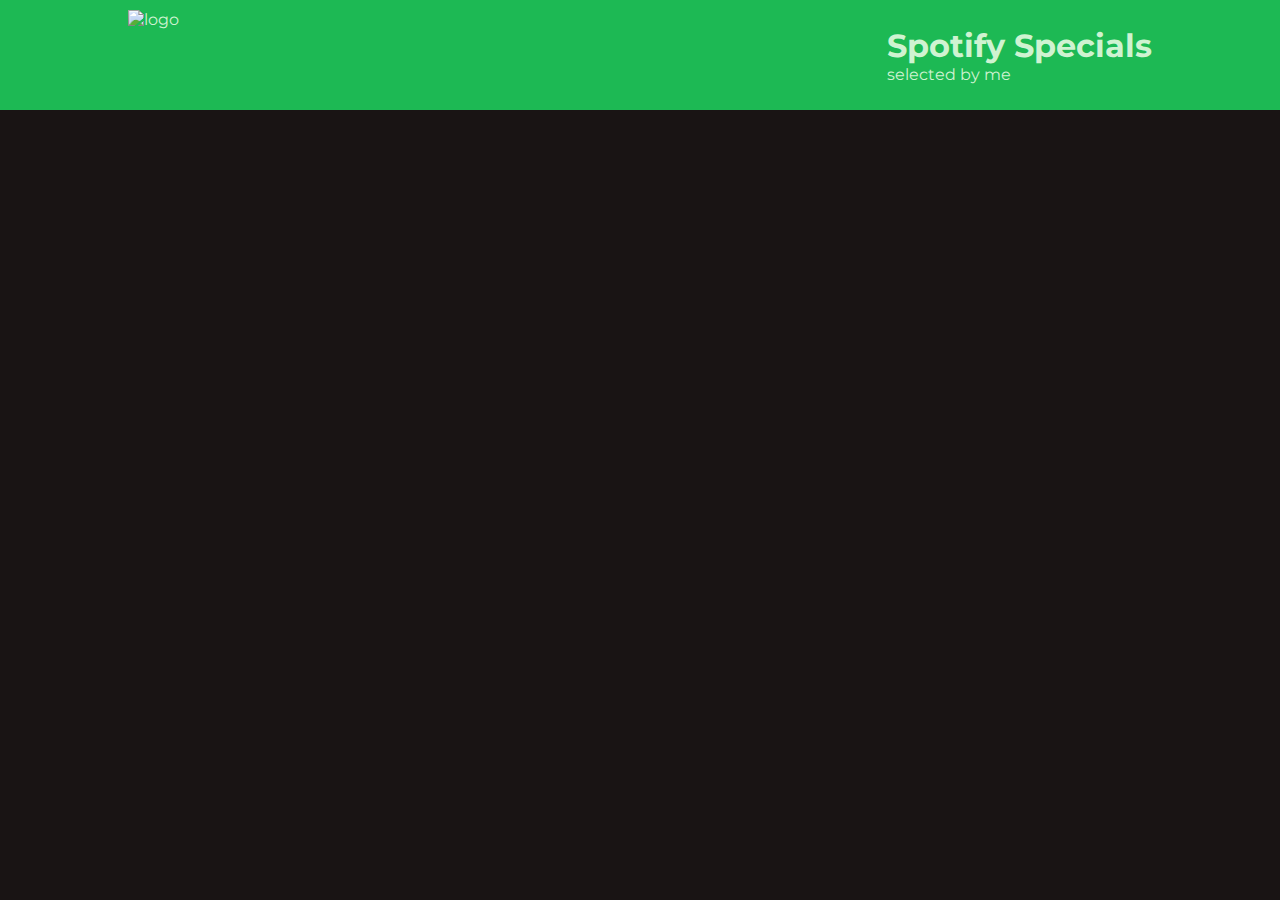
==== collectionProject/collection.html @ b122693c "basicLayout" ====
<!DOCTYPE html>
<html lang="en">

<head>
    <meta charset="UTF-8" />
    <meta name="viewport" content="width=device-width, initial-scale=1.0" />
    <title>Spoty</title>
    <link rel="stylesheet" href="./collection.css">
    <script type="text/javascript" src="./collection.js" defer></script>
</head>

<body>
    <header>
        <img class="logo" src="https://cdn.usbrandcolors.com/images/logos/spotify-logo.svg" alt="logo">
        <nav>
            <h1>Spotify Specials</h1>
            <p>selected by me</p>
        </nav>
    </header>

</body>

</html>
---- collectionProject/collection.css ----
@import url('https://fonts.googleapis.com/css2?family=Montserrat:wght@500&display=swap');

* {
    box-sizing: border-box;
    margin: 0;
    padding: 0;
    font-family: "Montserrat", sans-serif;
    
}

body {
    height: 100vh;
    display: flex;
    flex-direction: column;
    background-color: #191414;
}

header {
    display: flex;
    justify-content: space-between;
    align-items: center;
    padding: 10px 10%;
    background-color: #1DB954;
    color: rgb(207, 243, 209);
}

.logo {
    height: 10vh;
    width: 140px;
}


@media(max-width: 520px) {

    header, body{
        display: flex;
        flex-direction: column;
        text-align: center;
        width: 100%;
        height: 100%;
    }

   
}
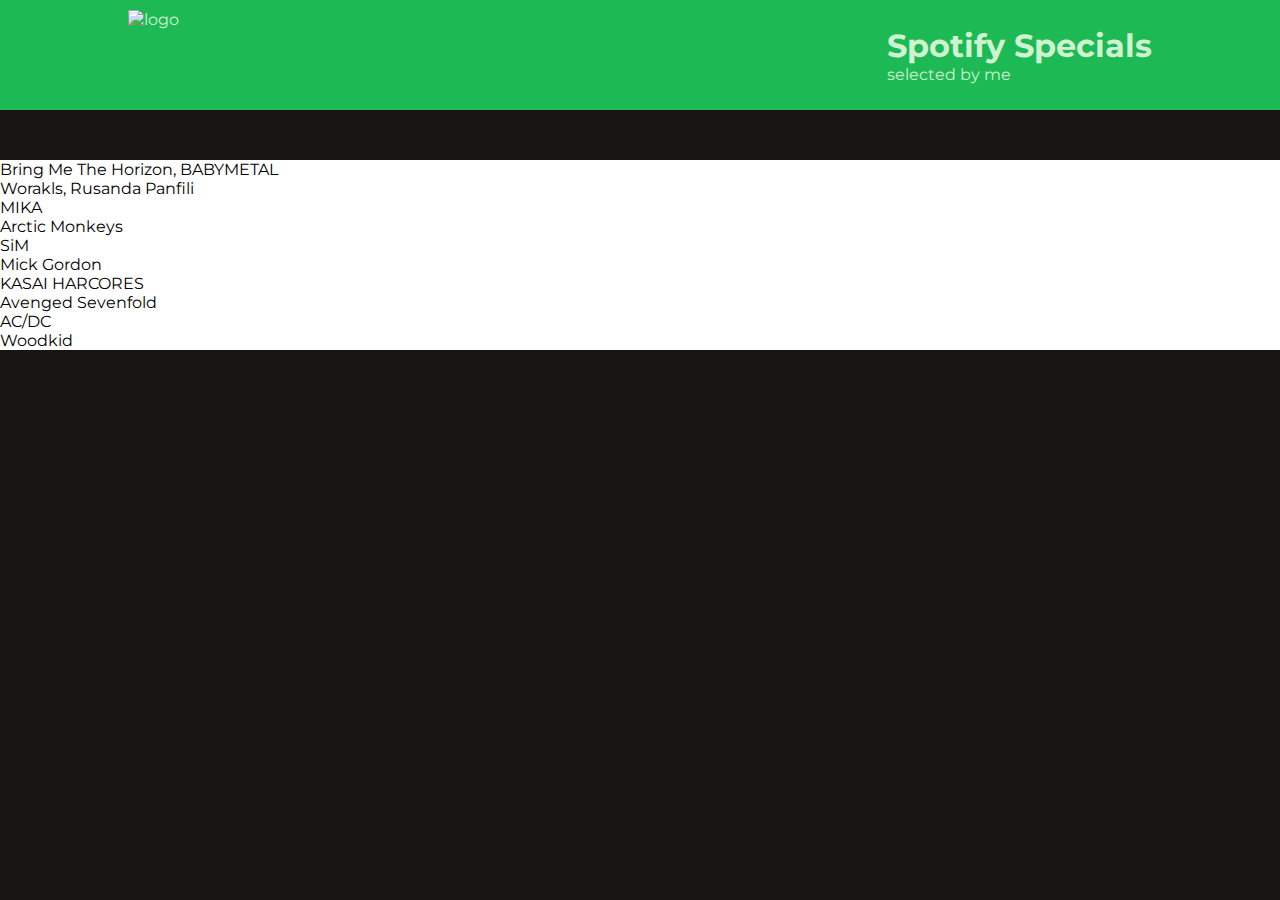
==== commit c87e9449: "logicUpdate" ====
--- a/collectionProject/collection.html
+++ b/collectionProject/collection.html
@@ -18,6 +18,9 @@
         </nav>
     </header>
 
+    <section>
+        
+    </section>
 </body>
 
 </html>--- a/collectionProject/collection.css
+++ b/collectionProject/collection.css
@@ -29,6 +29,11 @@
     width: 140px;
 }
 
+section {
+    background-color: white;
+    margin-top: 50px;
+}
+
 
 @media(max-width: 520px) {
 
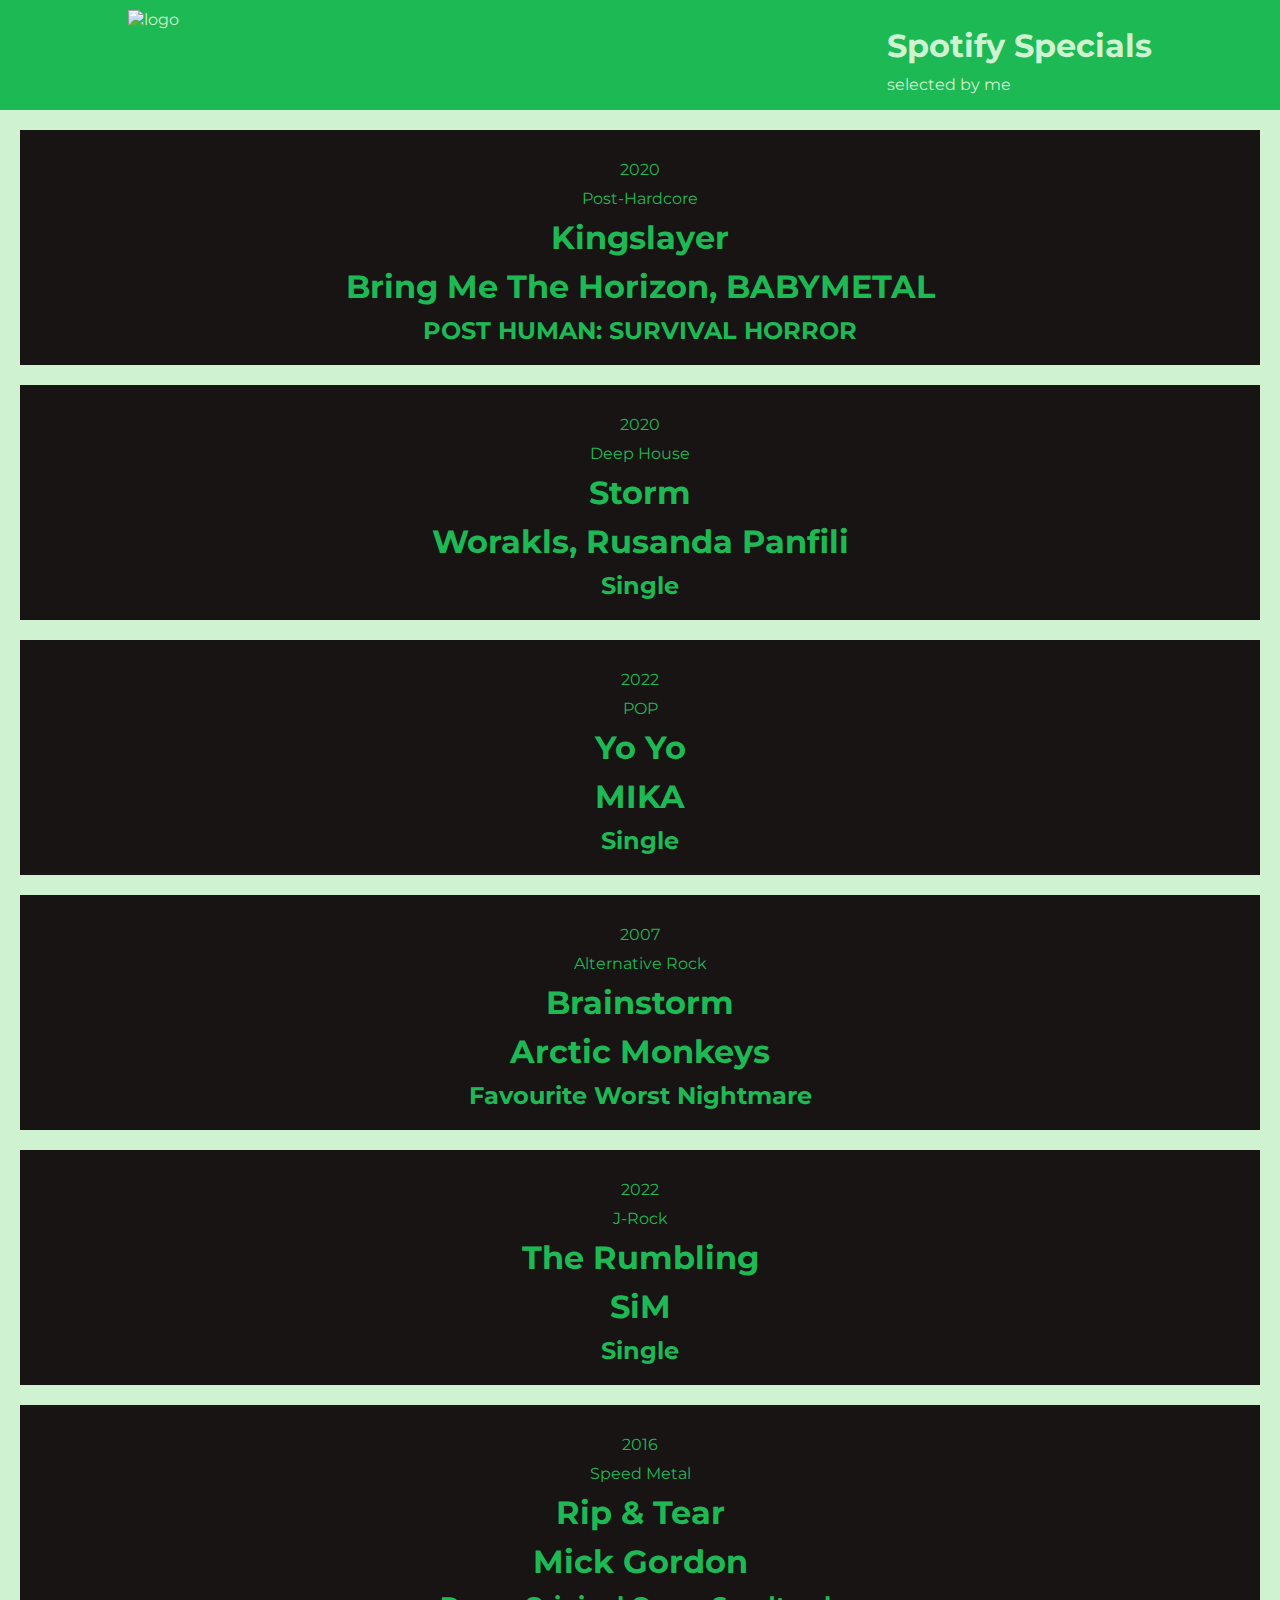
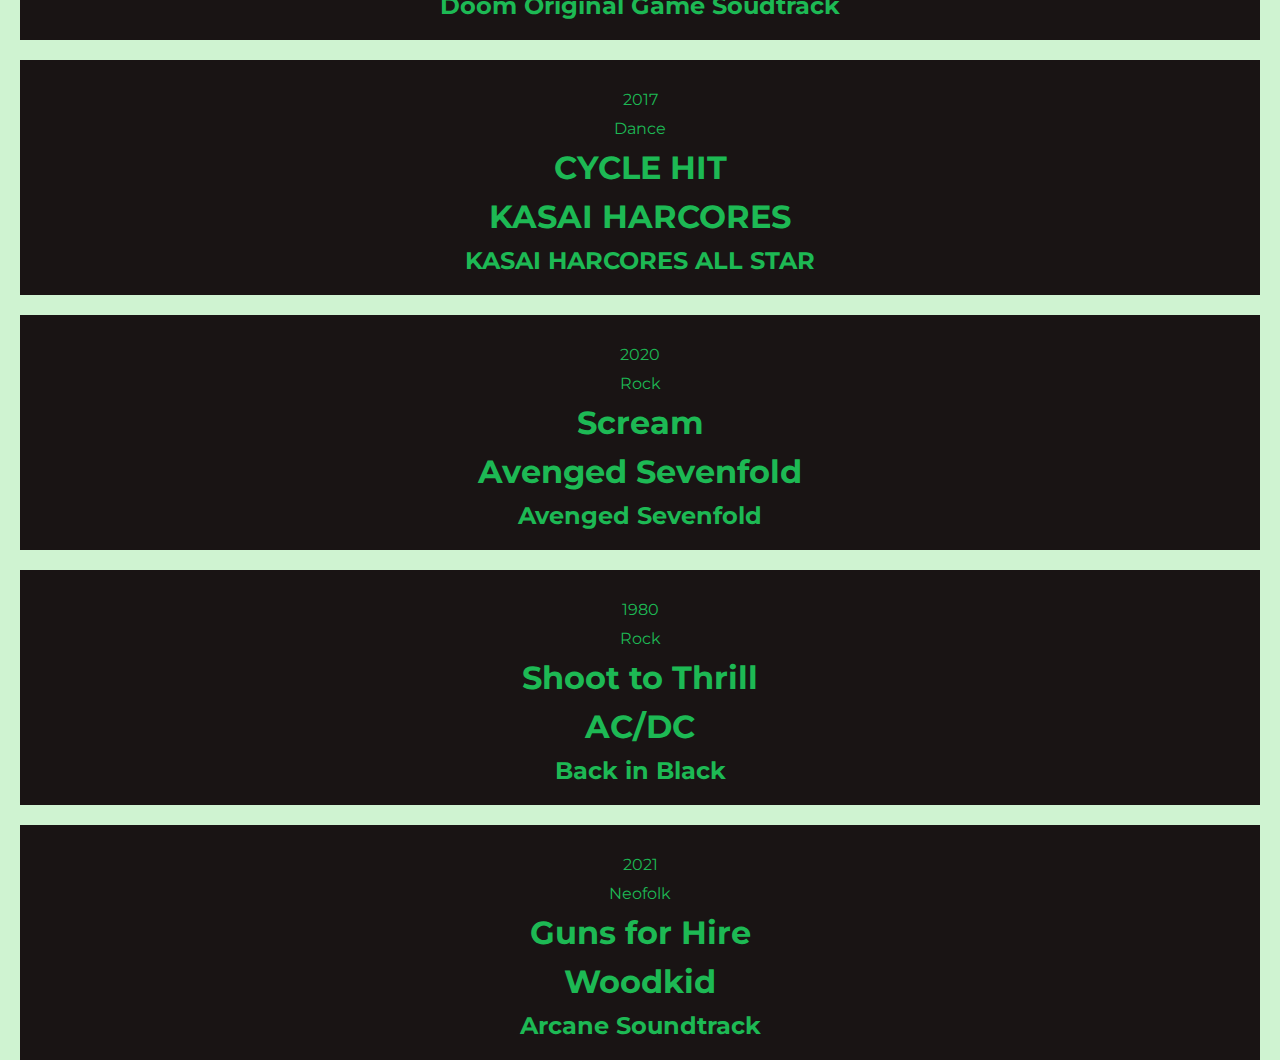
==== commit ec2c84bf: "quickSave" ====
--- a/collectionProject/collection.html
+++ b/collectionProject/collection.html
@@ -18,9 +18,12 @@
         </nav>
     </header>
 
+    
     <section>
-        
+
     </section>
+
+    
 </body>
 
 </html>--- a/collectionProject/collection.css
+++ b/collectionProject/collection.css
@@ -15,6 +15,11 @@
     background-color: #191414;
 }
 
+.showcase {
+    display: flex;
+    flex-direction: column;
+}
+
 header {
     display: flex;
     justify-content: space-between;
@@ -30,8 +35,26 @@
 }
 
 section {
-    background-color: white;
-    margin-top: 50px;
+    background-color: rgb(207, 243, 209);
+    color: #1DB954;
+    padding: 0 20px 0px 20px;
+    /* width: 50%; */
+   
+}
+
+div {
+    display: flex;
+    flex-direction: column;
+    justify-content: center;
+    text-align: center;
+    background-color: #191414 ;
+    margin-top: 20px;
+    padding: 20px 20px 20px 20px;
+    
+}
+
+h1, h2, p {
+    padding-top: 10px;
 }
 
 
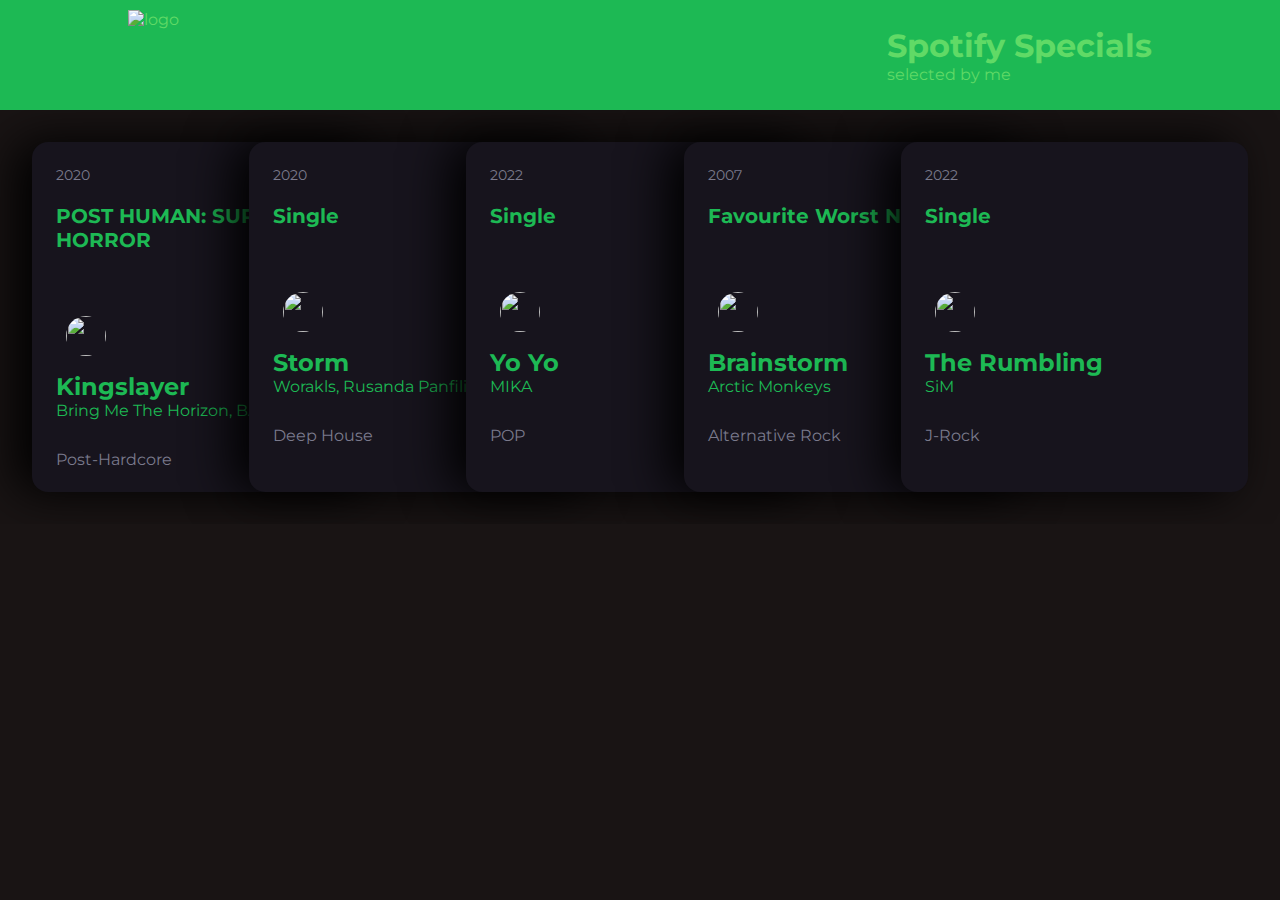
==== commit 5ef4efa1: "general styling for elements" ====
--- a/collectionProject/collection.html
+++ b/collectionProject/collection.html
@@ -10,7 +10,7 @@
 </head>
 
 <body>
-    <header>
+    <header class="mainHeader">
         <img class="logo" src="https://cdn.usbrandcolors.com/images/logos/spotify-logo.svg" alt="logo">
         <nav>
             <h1>Spotify Specials</h1>
--- a/collectionProject/collection.css
+++ b/collectionProject/collection.css
@@ -15,18 +15,13 @@
     background-color: #191414;
 }
 
-.showcase {
-    display: flex;
-    flex-direction: column;
-}
-
-header {
+.mainHeader {
     display: flex;
     justify-content: space-between;
     align-items: center;
     padding: 10px 10%;
     background-color: #1DB954;
-    color: rgb(207, 243, 209);
+    color: rgb(96, 218, 102);
 }
 
 .logo {
@@ -34,27 +29,102 @@
     width: 140px;
 }
 
-section {
-    background-color: rgb(207, 243, 209);
-    color: #1DB954;
-    padding: 0 20px 0px 20px;
-    /* width: 50%; */
-   
+
+a {
+    text-decoration: none;
 }
 
-div {
+.card-list {
     display: flex;
-    flex-direction: column;
-    justify-content: center;
-    text-align: center;
-    background-color: #191414 ;
-    margin-top: 20px;
-    padding: 20px 20px 20px 20px;
+    padding: 2rem;
+    overflow-x: scroll;
     
 }
 
-h1, h2, p {
-    padding-top: 10px;
+.card {
+    height: 350px;
+    width: 400px;
+    min-width: 250px;
+    padding: 1.5rem;
+    border-radius: 16px;
+    background: #17141d;
+    box-shadow: -1rem 0 3rem #000;
+    display: flex;
+    flex-direction: column;
+    transition: .2s;
+    margin: 0;
+    scroll-snap-align: start;
+    clear: both;
+    position: relative;
+    color: #1DB954;
+}
+
+.card:focus-within~.card, .card:hover~.card {
+    transform: translateX(130px);
+}
+
+.card:hover {
+    transform: translateY(-1rem);
+}
+
+.card:not(:first-child) {
+    margin-left: -130px;
+}
+
+
+.card-header {
+    margin-bottom: auto;
+}
+
+.card-header p {
+    font-size: 14px;
+    margin: 0 0 1rem;
+    color: #7a7a8c;
+}
+
+.card-header h2 {
+    font-size: 20px;
+    margin: .25rem 0 auto;
+    text-decoration: none;
+    border: 0;
+    display: inline-block;
+}
+
+.card-main {
+    margin: 3rem 0 0;
+    display: grid;
+    grid-template-columns: 75px 1fr;
+    align-items: center;
+    position: relative;
+}
+
+.main-img {
+    grid-area: auto;
+    align-self: start;
+    position: relative;
+    box-sizing: border-box;
+}
+
+.main-img img {
+    width: 40px;
+    height: 40px;
+    border-radius: 50%;
+    display: block;
+    overflow: hidden;
+    margin: 16px 10px;
+}
+
+.main-name {
+    grid-area: auto;
+    box-sizing: border-box;
+}
+
+.genre p {
+    margin: 1rem 0 2rem;
+    padding: .5rem 0 1rem;
+    line-height: 2;
+    margin-bottom: 0;
+    color: #7a7a8c;
 }
 
 
@@ -69,4 +139,5 @@
     }
 
    
-}+}
+
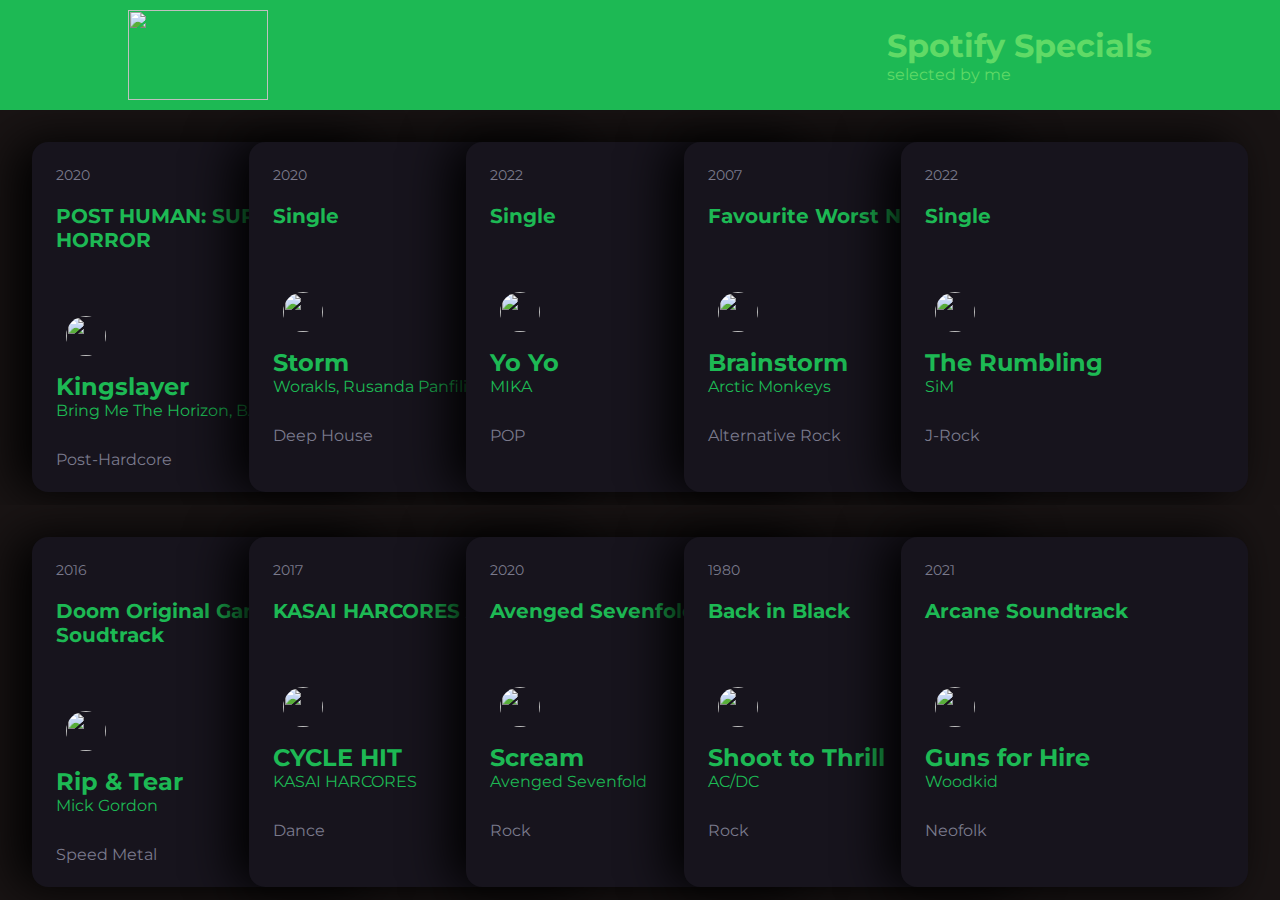
==== commit c25a486c: "recode header in js" ====
--- a/collectionProject/collection.html
+++ b/collectionProject/collection.html
@@ -10,19 +10,6 @@
 </head>
 
 <body>
-    <header class="mainHeader">
-        <img class="logo" src="https://cdn.usbrandcolors.com/images/logos/spotify-logo.svg" alt="logo">
-        <nav>
-            <h1>Spotify Specials</h1>
-            <p>selected by me</p>
-        </nav>
-    </header>
-
-    
-    <section>
-
-    </section>
-
     
 </body>
 
--- a/collectionProject/collection.css
+++ b/collectionProject/collection.css
@@ -128,6 +128,8 @@
 }
 
 
+
+
 @media(max-width: 520px) {
 
     header, body{
